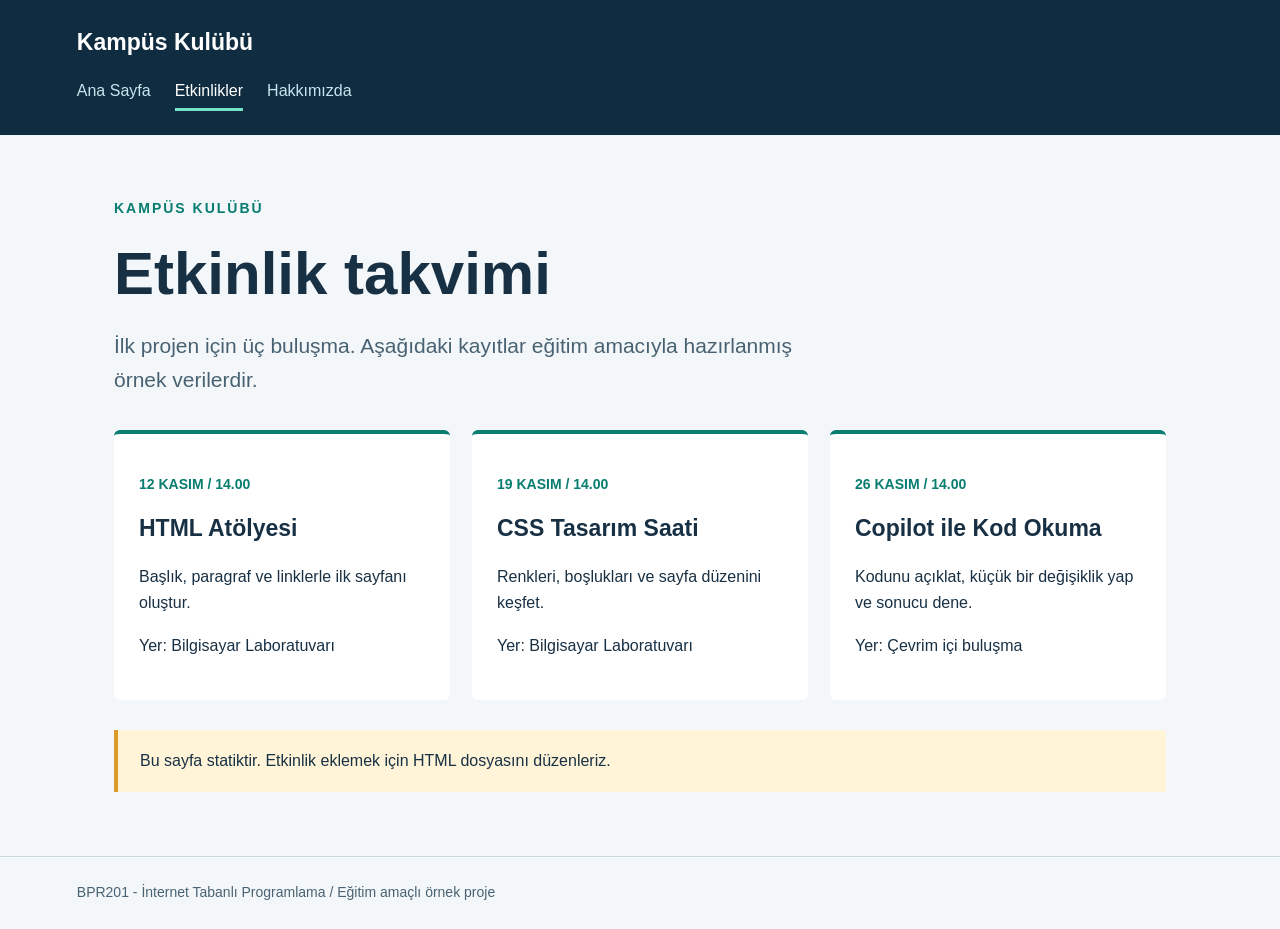
==== etkinlikler.html @ 47ec19e0 "Add files via upload" ====
<!doctype html>
<html lang="tr">
<head>
  <meta charset="UTF-8">
  <meta name="viewport" content="width=device-width, initial-scale=1.0">
  <title>Etkinlikler | Kampüs Kulübü</title>
  <link rel="stylesheet" href="style.css">
</head>
<body>
<header><div class="brand">Kampüs Kulübü</div><nav aria-label="Ana menü"><a href="index.html">Ana Sayfa</a>
<a href="etkinlikler.html" aria-current="page">Etkinlikler</a>
<a href="hakkimizda.html">Hakkımızda</a></nav></header>
<main><p class="eyebrow">KAMPÜS KULÜBÜ</p><h1>Etkinlik takvimi</h1>
<p class="intro">İlk projen için üç buluşma. Aşağıdaki kayıtlar eğitim amacıyla hazırlanmış örnek verilerdir.</p>
<section class="grid" aria-label="Örnek etkinlikler">
<article><p class="meta">12 KASIM / 14.00</p><h2>HTML Atölyesi</h2><p>Başlık, paragraf ve linklerle ilk sayfanı oluştur.</p><p>Yer: Bilgisayar Laboratuvarı</p></article>
<article><p class="meta">19 KASIM / 14.00</p><h2>CSS Tasarım Saati</h2><p>Renkleri, boşlukları ve sayfa düzenini keşfet.</p><p>Yer: Bilgisayar Laboratuvarı</p></article>
<article><p class="meta">26 KASIM / 14.00</p><h2>Copilot ile Kod Okuma</h2><p>Kodunu açıklat, küçük bir değişiklik yap ve sonucu dene.</p><p>Yer: Çevrim içi buluşma</p></article>
</section><p class="note">Bu sayfa statiktir. Etkinlik eklemek için HTML dosyasını düzenleriz.</p></main>
<footer>BPR201 - İnternet Tabanlı Programlama / Eğitim amaçlı örnek proje</footer>
</body>
</html>
---- style.css ----
/* Ortak görünüm: Üç HTML dosyası bu dosyayı kullanır. */
* { box-sizing: border-box; }
body { margin: 0; font-family: Arial, sans-serif; color: #183044; background: #f3f7fa; line-height: 1.65; }
header { background: #102c40; color: white; padding: 24px max(6vw, 20px); }
.brand { font-weight: bold; font-size: 23px; }
nav { display: flex; flex-wrap: wrap; gap: 24px; margin-top: 12px; }
nav a { color: #c5e6ee; text-decoration: none; padding: 4px 0; }
nav a[aria-current="page"] { color: white; border-bottom: 3px solid #72e1c5; }
a { color: #086767; }
a:focus-visible { outline: 3px solid #e1a82b; outline-offset: 5px; }
main { max-width: 1100px; margin: 0 auto; padding: 48px 24px; min-height: 65vh; }
.eyebrow { color: #087d70; font-weight: bold; letter-spacing: 2px; font-size: 14px; }
h1 { font-size: clamp(34px, 5vw, 60px); line-height: 1.12; max-width: 850px; margin: 20px 0; }
.intro { font-size: 21px; max-width: 730px; color: #496272; }
.button { display: inline-block; margin: 16px 0 32px; padding: 13px 24px; background: #087d70; color: white; border-radius: 6px; text-decoration: none; font-weight: bold; }
.grid { display: grid; grid-template-columns: repeat(3, 1fr); gap: 22px; margin-top: 32px; }
article { background: white; border-top: 4px solid #087d70; padding: 25px; border-radius: 6px; }
article h2 { margin: 10px 0; font-size: 23px; }
.meta { font-size: 14px; color: #087d70; font-weight: bold; }
.note { padding: 18px 22px; border-left: 4px solid #db9d27; background: #fff4d8; margin-top: 30px; }
footer { border-top: 1px solid #cad8e0; padding: 24px 6vw; color: #496272; font-size: 14px; }
@media (max-width: 700px) { .grid { grid-template-columns: 1fr; } main { padding-top: 28px; } }
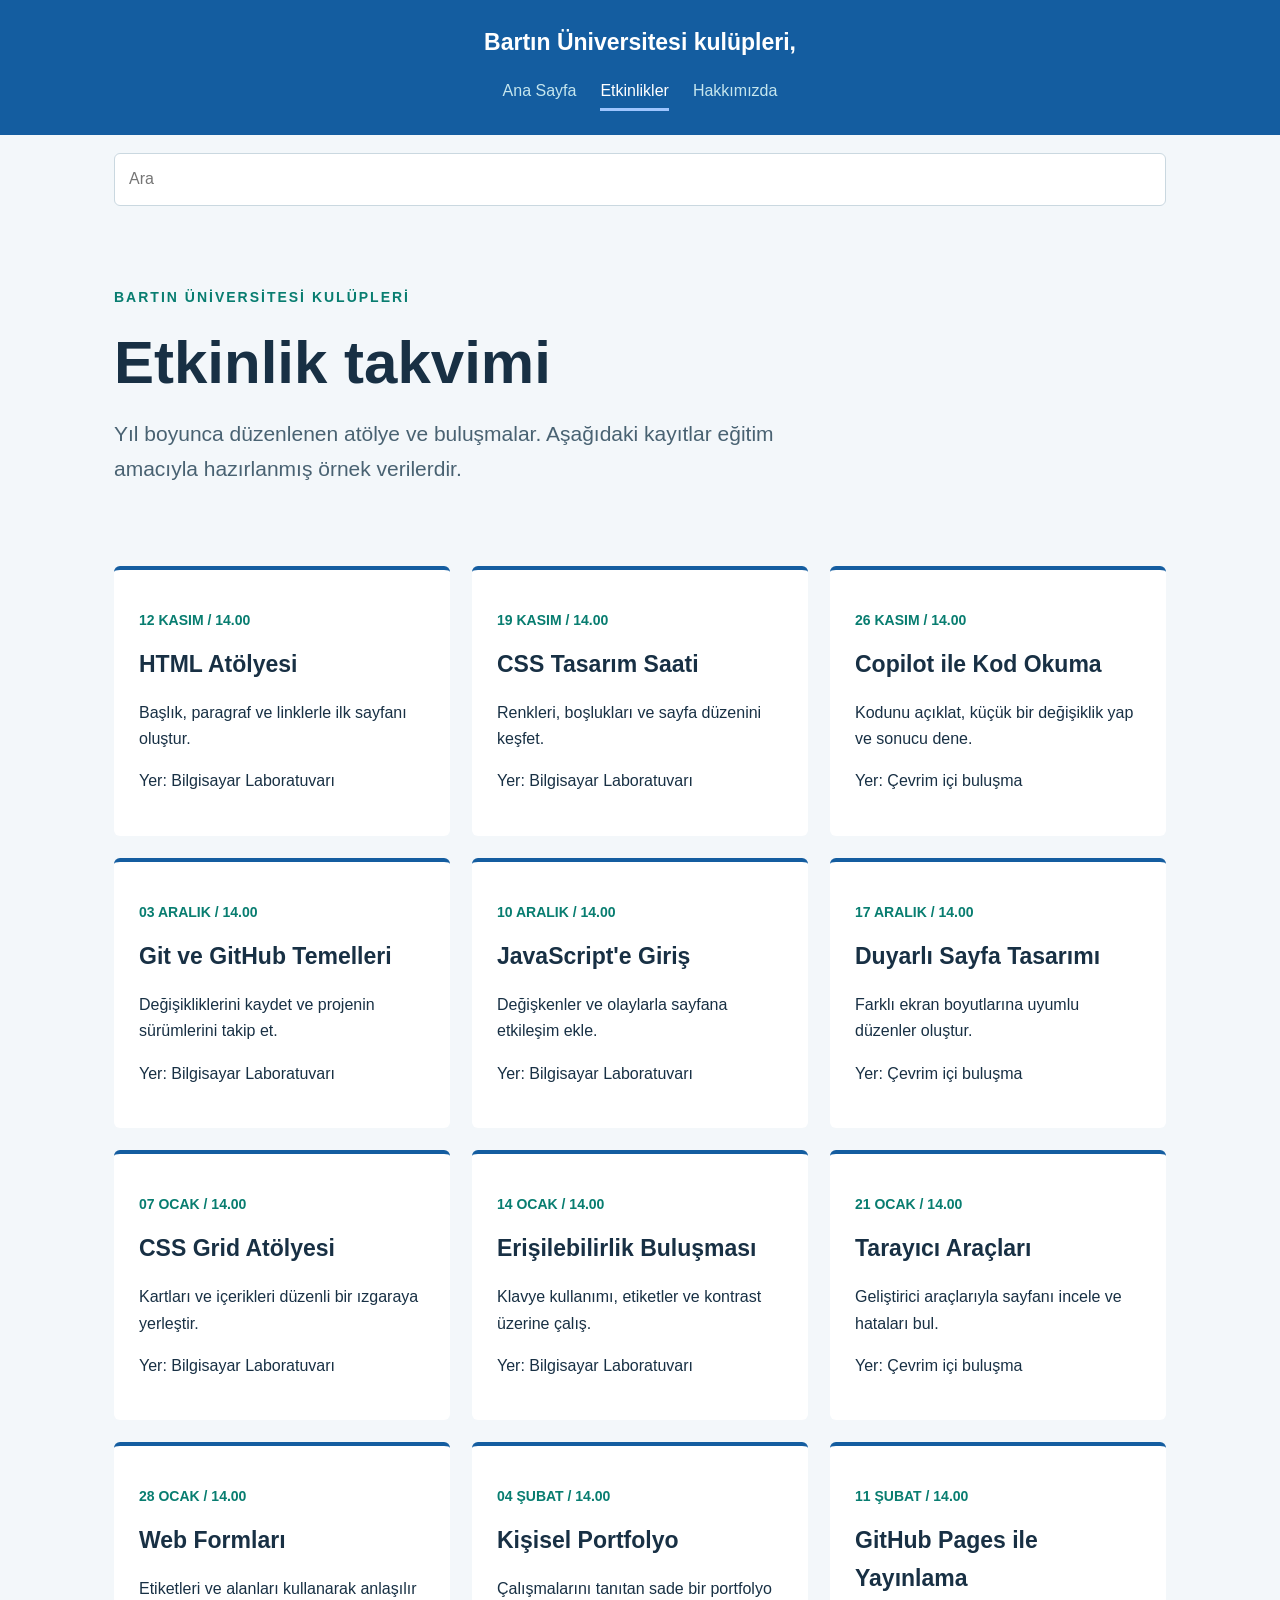
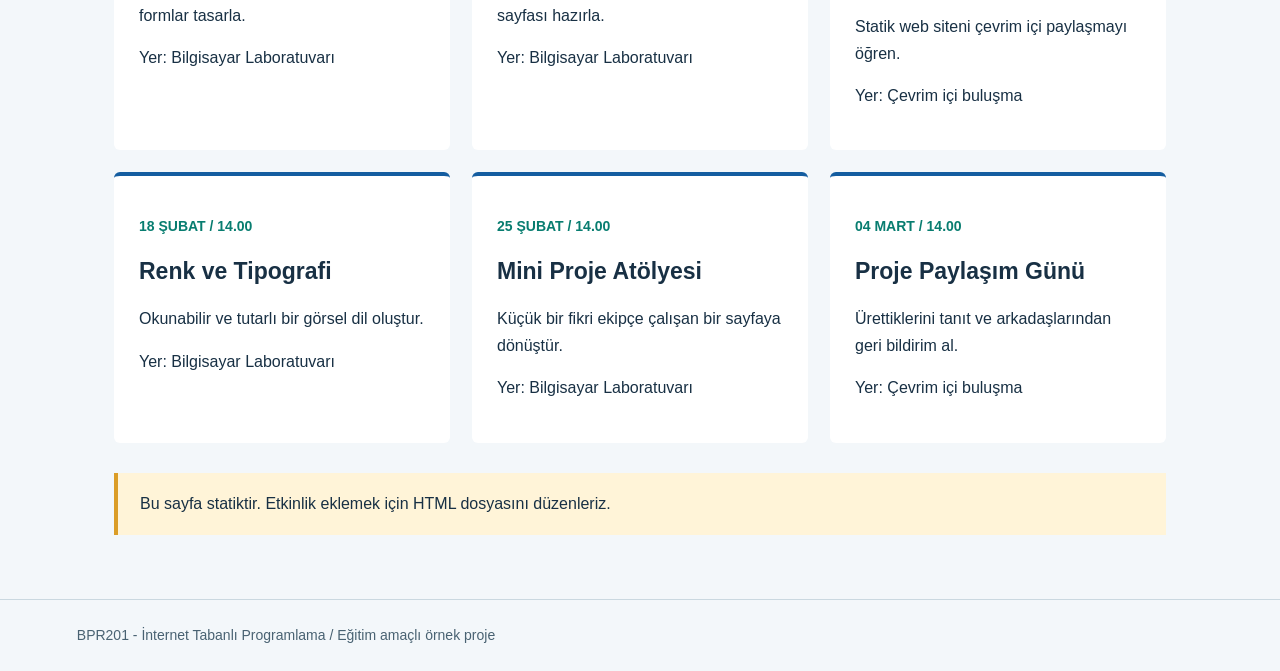
==== commit 4b23b9e5: "Site markasını güncelle ve etkinlikleri genişlet" ====
--- a/etkinlikler.html
+++ b/etkinlikler.html
@@ -3,20 +3,54 @@
 <head>
   <meta charset="UTF-8">
   <meta name="viewport" content="width=device-width, initial-scale=1.0">
-  <title>Etkinlikler | Kampüs Kulübü</title>
+  <title>Etkinlikler | Bartın Üniversitesi Kulüpleri</title>
   <link rel="stylesheet" href="style.css">
 </head>
 <body>
-<header><div class="brand">Kampüs Kulübü</div><nav aria-label="Ana menü"><a href="index.html">Ana Sayfa</a>
+<header><div class="brand">Bartın Üniversitesi kulüpleri,</div><nav aria-label="Ana menü"><a href="index.html">Ana Sayfa</a>
 <a href="etkinlikler.html" aria-current="page">Etkinlikler</a>
 <a href="hakkimizda.html">Hakkımızda</a></nav></header>
-<main><p class="eyebrow">KAMPÜS KULÜBÜ</p><h1>Etkinlik takvimi</h1>
-<p class="intro">İlk projen için üç buluşma. Aşağıdaki kayıtlar eğitim amacıyla hazırlanmış örnek verilerdir.</p>
+<section class="site-search" role="search" aria-label="Etkinlik araması">
+  <input id="event-search" type="search" aria-label="Ara" placeholder="Ara">
+</section>
+<main><p class="eyebrow">BARTIN ÜNİVERSİTESİ KULÜPLERİ</p><h1>Etkinlik takvimi</h1>
+<p class="intro">Yıl boyunca düzenlenen atölye ve buluşmalar. Aşağıdaki kayıtlar eğitim amacıyla hazırlanmış örnek verilerdir.</p>
+<p class="search-status" id="search-status" role="status" aria-live="polite"></p>
 <section class="grid" aria-label="Örnek etkinlikler">
 <article><p class="meta">12 KASIM / 14.00</p><h2>HTML Atölyesi</h2><p>Başlık, paragraf ve linklerle ilk sayfanı oluştur.</p><p>Yer: Bilgisayar Laboratuvarı</p></article>
 <article><p class="meta">19 KASIM / 14.00</p><h2>CSS Tasarım Saati</h2><p>Renkleri, boşlukları ve sayfa düzenini keşfet.</p><p>Yer: Bilgisayar Laboratuvarı</p></article>
 <article><p class="meta">26 KASIM / 14.00</p><h2>Copilot ile Kod Okuma</h2><p>Kodunu açıklat, küçük bir değişiklik yap ve sonucu dene.</p><p>Yer: Çevrim içi buluşma</p></article>
+<article><p class="meta">03 ARALIK / 14.00</p><h2>Git ve GitHub Temelleri</h2><p>Değişikliklerini kaydet ve projenin sürümlerini takip et.</p><p>Yer: Bilgisayar Laboratuvarı</p></article>
+<article><p class="meta">10 ARALIK / 14.00</p><h2>JavaScript'e Giriş</h2><p>Değişkenler ve olaylarla sayfana etkileşim ekle.</p><p>Yer: Bilgisayar Laboratuvarı</p></article>
+<article><p class="meta">17 ARALIK / 14.00</p><h2>Duyarlı Sayfa Tasarımı</h2><p>Farklı ekran boyutlarına uyumlu düzenler oluştur.</p><p>Yer: Çevrim içi buluşma</p></article>
+<article><p class="meta">07 OCAK / 14.00</p><h2>CSS Grid Atölyesi</h2><p>Kartları ve içerikleri düzenli bir ızgaraya yerleştir.</p><p>Yer: Bilgisayar Laboratuvarı</p></article>
+<article><p class="meta">14 OCAK / 14.00</p><h2>Erişilebilirlik Buluşması</h2><p>Klavye kullanımı, etiketler ve kontrast üzerine çalış.</p><p>Yer: Bilgisayar Laboratuvarı</p></article>
+<article><p class="meta">21 OCAK / 14.00</p><h2>Tarayıcı Araçları</h2><p>Geliştirici araçlarıyla sayfanı incele ve hataları bul.</p><p>Yer: Çevrim içi buluşma</p></article>
+<article><p class="meta">28 OCAK / 14.00</p><h2>Web Formları</h2><p>Etiketleri ve alanları kullanarak anlaşılır formlar tasarla.</p><p>Yer: Bilgisayar Laboratuvarı</p></article>
+<article><p class="meta">04 ŞUBAT / 14.00</p><h2>Kişisel Portfolyo</h2><p>Çalışmalarını tanıtan sade bir portfolyo sayfası hazırla.</p><p>Yer: Bilgisayar Laboratuvarı</p></article>
+<article><p class="meta">11 ŞUBAT / 14.00</p><h2>GitHub Pages ile Yayınlama</h2><p>Statik web siteni çevrim içi paylaşmayı öğren.</p><p>Yer: Çevrim içi buluşma</p></article>
+<article><p class="meta">18 ŞUBAT / 14.00</p><h2>Renk ve Tipografi</h2><p>Okunabilir ve tutarlı bir görsel dil oluştur.</p><p>Yer: Bilgisayar Laboratuvarı</p></article>
+<article><p class="meta">25 ŞUBAT / 14.00</p><h2>Mini Proje Atölyesi</h2><p>Küçük bir fikri ekipçe çalışan bir sayfaya dönüştür.</p><p>Yer: Bilgisayar Laboratuvarı</p></article>
+<article><p class="meta">04 MART / 14.00</p><h2>Proje Paylaşım Günü</h2><p>Ürettiklerini tanıt ve arkadaşlarından geri bildirim al.</p><p>Yer: Çevrim içi buluşma</p></article>
 </section><p class="note">Bu sayfa statiktir. Etkinlik eklemek için HTML dosyasını düzenleriz.</p></main>
 <footer>BPR201 - İnternet Tabanlı Programlama / Eğitim amaçlı örnek proje</footer>
+<script>
+const searchInput = document.querySelector('#event-search');
+const searchStatus = document.querySelector('#search-status');
+const eventCards = [...document.querySelectorAll('.grid article')];
+
+searchInput.addEventListener('input', () => {
+  const query = searchInput.value.trim().toLocaleLowerCase('tr-TR');
+  let visibleCount = 0;
+
+  eventCards.forEach((card) => {
+    const matches = card.textContent.toLocaleLowerCase('tr-TR').includes(query);
+    card.hidden = !matches;
+    if (matches) visibleCount += 1;
+  });
+
+  searchStatus.textContent = query ? `${visibleCount} sonuç bulundu.` : '';
+});
+</script>
 </body>
 </html>
--- a/style.css
+++ b/style.css
@@ -1,11 +1,15 @@
 /* Ortak görünüm: Üç HTML dosyası bu dosyayı kullanır. */
 * { box-sizing: border-box; }
 body { margin: 0; font-family: Arial, sans-serif; color: #183044; background: #f3f7fa; line-height: 1.65; }
-header { background: #102c40; color: white; padding: 24px max(6vw, 20px); }
-.brand { font-weight: bold; font-size: 23px; }
-nav { display: flex; flex-wrap: wrap; gap: 24px; margin-top: 12px; }
+header { background: #145da0; color: white; padding: 24px max(6vw, 20px); }
+.brand { text-align: center; font-weight: bold; font-size: 23px; }
+nav { display: flex; flex-wrap: wrap; justify-content: center; gap: 24px; margin-top: 12px; }
 nav a { color: #c5e6ee; text-decoration: none; padding: 4px 0; }
-nav a[aria-current="page"] { color: white; border-bottom: 3px solid #72e1c5; }
+nav a[aria-current="page"] { color: white; border-bottom: 3px solid #9ec5fe; }
+.site-search { width: 100%; max-width: 1100px; margin: 0 auto; padding: 18px 24px; background: #f3f7fa; }
+.site-search label { display: block; margin-bottom: 6px; color: #183044; font-weight: bold; }
+.site-search input { display: block; width: 100%; padding: 12px 14px; border: 1px solid #cad8e0; border-radius: 6px; background: white; color: #183044; font: inherit; }
+.site-search input:focus-visible { outline: 3px solid #145da0; outline-offset: 2px; }
 a { color: #086767; }
 a:focus-visible { outline: 3px solid #e1a82b; outline-offset: 5px; }
 main { max-width: 1100px; margin: 0 auto; padding: 48px 24px; min-height: 65vh; }
@@ -14,7 +18,9 @@
 .intro { font-size: 21px; max-width: 730px; color: #496272; }
 .button { display: inline-block; margin: 16px 0 32px; padding: 13px 24px; background: #087d70; color: white; border-radius: 6px; text-decoration: none; font-weight: bold; }
 .grid { display: grid; grid-template-columns: repeat(3, 1fr); gap: 22px; margin-top: 32px; }
-article { background: white; border-top: 4px solid #087d70; padding: 25px; border-radius: 6px; }
+.search-status { min-height: 1.65em; margin: 8px 0 0; color: #496272; }
+article { background: white; border-top: 4px solid #145da0; padding: 25px; border-radius: 6px; transition: background-color 150ms ease; }
+article:hover { background: #f3f8ff; }
 article h2 { margin: 10px 0; font-size: 23px; }
 .meta { font-size: 14px; color: #087d70; font-weight: bold; }
 .note { padding: 18px 22px; border-left: 4px solid #db9d27; background: #fff4d8; margin-top: 30px; }
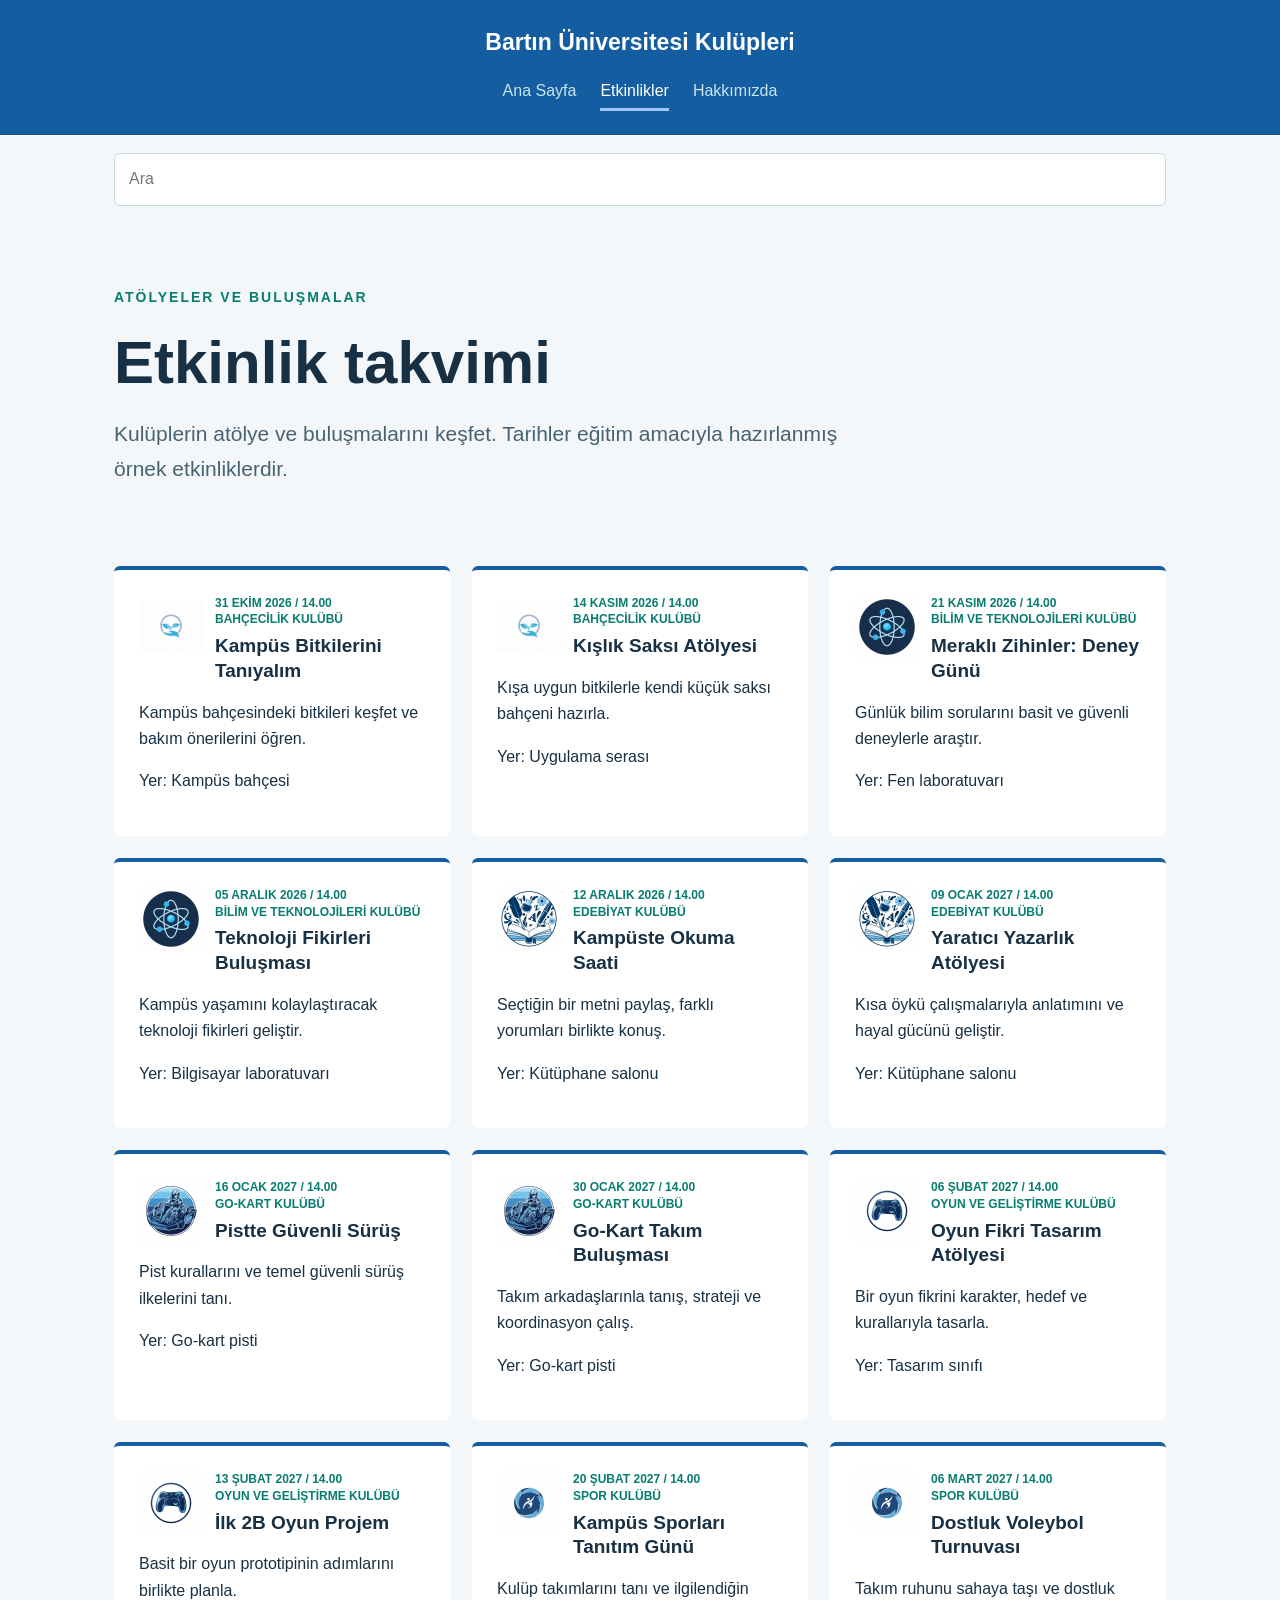
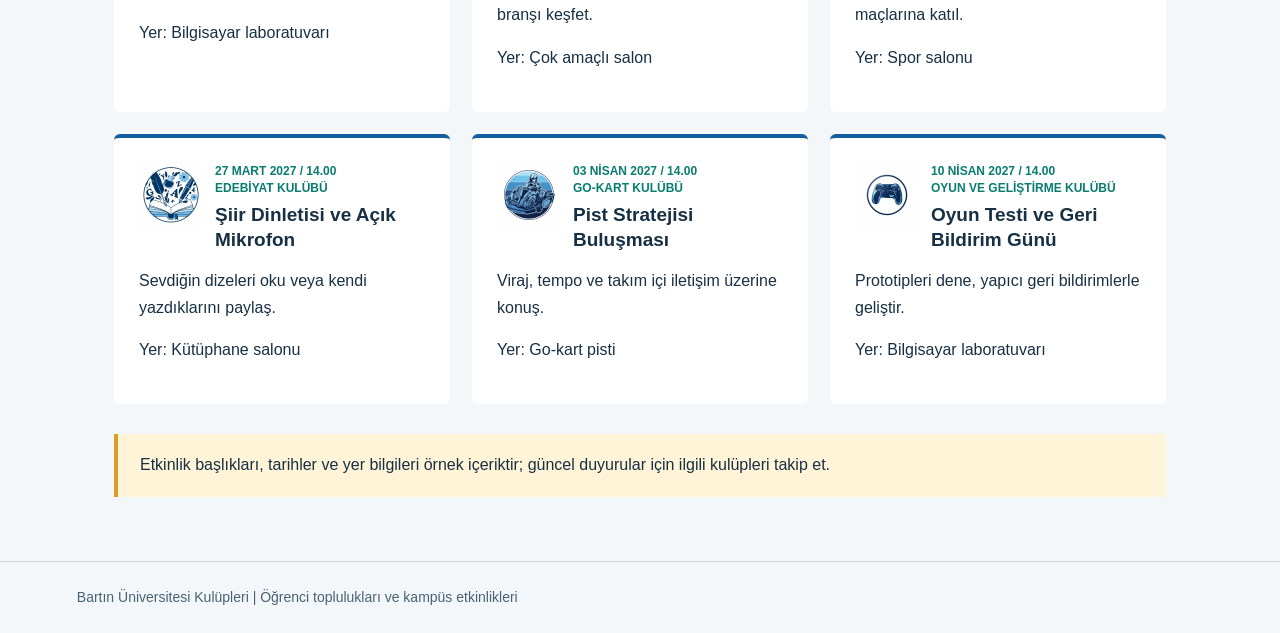
==== commit 912e4937: "Kulüp sitesi içeriklerini ve görsellerini güncelle" ====
--- a/etkinlikler.html
+++ b/etkinlikler.html
@@ -5,52 +5,36 @@
   <meta name="viewport" content="width=device-width, initial-scale=1.0">
   <title>Etkinlikler | Bartın Üniversitesi Kulüpleri</title>
   <link rel="stylesheet" href="style.css">
+  <script src="script.js" defer></script>
 </head>
 <body>
-<header><div class="brand">Bartın Üniversitesi kulüpleri,</div><nav aria-label="Ana menü"><a href="index.html">Ana Sayfa</a>
+<header><div class="brand">Bartın Üniversitesi Kulüpleri</div><nav aria-label="Ana menü"><a href="index.html">Ana Sayfa</a>
 <a href="etkinlikler.html" aria-current="page">Etkinlikler</a>
 <a href="hakkimizda.html">Hakkımızda</a></nav></header>
 <section class="site-search" role="search" aria-label="Etkinlik araması">
   <input id="event-search" type="search" aria-label="Ara" placeholder="Ara">
 </section>
-<main><p class="eyebrow">BARTIN ÜNİVERSİTESİ KULÜPLERİ</p><h1>Etkinlik takvimi</h1>
-<p class="intro">Yıl boyunca düzenlenen atölye ve buluşmalar. Aşağıdaki kayıtlar eğitim amacıyla hazırlanmış örnek verilerdir.</p>
+<main><p class="eyebrow">ATÖLYELER VE BULUŞMALAR</p><h1>Etkinlik takvimi</h1>
+<p class="intro">Kulüplerin atölye ve buluşmalarını keşfet. Tarihler eğitim amacıyla hazırlanmış örnek etkinliklerdir.</p>
 <p class="search-status" id="search-status" role="status" aria-live="polite"></p>
 <section class="grid" aria-label="Örnek etkinlikler">
-<article><p class="meta">12 KASIM / 14.00</p><h2>HTML Atölyesi</h2><p>Başlık, paragraf ve linklerle ilk sayfanı oluştur.</p><p>Yer: Bilgisayar Laboratuvarı</p></article>
-<article><p class="meta">19 KASIM / 14.00</p><h2>CSS Tasarım Saati</h2><p>Renkleri, boşlukları ve sayfa düzenini keşfet.</p><p>Yer: Bilgisayar Laboratuvarı</p></article>
-<article><p class="meta">26 KASIM / 14.00</p><h2>Copilot ile Kod Okuma</h2><p>Kodunu açıklat, küçük bir değişiklik yap ve sonucu dene.</p><p>Yer: Çevrim içi buluşma</p></article>
-<article><p class="meta">03 ARALIK / 14.00</p><h2>Git ve GitHub Temelleri</h2><p>Değişikliklerini kaydet ve projenin sürümlerini takip et.</p><p>Yer: Bilgisayar Laboratuvarı</p></article>
-<article><p class="meta">10 ARALIK / 14.00</p><h2>JavaScript'e Giriş</h2><p>Değişkenler ve olaylarla sayfana etkileşim ekle.</p><p>Yer: Bilgisayar Laboratuvarı</p></article>
-<article><p class="meta">17 ARALIK / 14.00</p><h2>Duyarlı Sayfa Tasarımı</h2><p>Farklı ekran boyutlarına uyumlu düzenler oluştur.</p><p>Yer: Çevrim içi buluşma</p></article>
-<article><p class="meta">07 OCAK / 14.00</p><h2>CSS Grid Atölyesi</h2><p>Kartları ve içerikleri düzenli bir ızgaraya yerleştir.</p><p>Yer: Bilgisayar Laboratuvarı</p></article>
-<article><p class="meta">14 OCAK / 14.00</p><h2>Erişilebilirlik Buluşması</h2><p>Klavye kullanımı, etiketler ve kontrast üzerine çalış.</p><p>Yer: Bilgisayar Laboratuvarı</p></article>
-<article><p class="meta">21 OCAK / 14.00</p><h2>Tarayıcı Araçları</h2><p>Geliştirici araçlarıyla sayfanı incele ve hataları bul.</p><p>Yer: Çevrim içi buluşma</p></article>
-<article><p class="meta">28 OCAK / 14.00</p><h2>Web Formları</h2><p>Etiketleri ve alanları kullanarak anlaşılır formlar tasarla.</p><p>Yer: Bilgisayar Laboratuvarı</p></article>
-<article><p class="meta">04 ŞUBAT / 14.00</p><h2>Kişisel Portfolyo</h2><p>Çalışmalarını tanıtan sade bir portfolyo sayfası hazırla.</p><p>Yer: Bilgisayar Laboratuvarı</p></article>
-<article><p class="meta">11 ŞUBAT / 14.00</p><h2>GitHub Pages ile Yayınlama</h2><p>Statik web siteni çevrim içi paylaşmayı öğren.</p><p>Yer: Çevrim içi buluşma</p></article>
-<article><p class="meta">18 ŞUBAT / 14.00</p><h2>Renk ve Tipografi</h2><p>Okunabilir ve tutarlı bir görsel dil oluştur.</p><p>Yer: Bilgisayar Laboratuvarı</p></article>
-<article><p class="meta">25 ŞUBAT / 14.00</p><h2>Mini Proje Atölyesi</h2><p>Küçük bir fikri ekipçe çalışan bir sayfaya dönüştür.</p><p>Yer: Bilgisayar Laboratuvarı</p></article>
-<article><p class="meta">04 MART / 14.00</p><h2>Proje Paylaşım Günü</h2><p>Ürettiklerini tanıt ve arkadaşlarından geri bildirim al.</p><p>Yer: Çevrim içi buluşma</p></article>
-</section><p class="note">Bu sayfa statiktir. Etkinlik eklemek için HTML dosyasını düzenleriz.</p></main>
-<footer>BPR201 - İnternet Tabanlı Programlama / Eğitim amaçlı örnek proje</footer>
-<script>
-const searchInput = document.querySelector('#event-search');
-const searchStatus = document.querySelector('#search-status');
-const eventCards = [...document.querySelectorAll('.grid article')];
-
-searchInput.addEventListener('input', () => {
-  const query = searchInput.value.trim().toLocaleLowerCase('tr-TR');
-  let visibleCount = 0;
-
-  eventCards.forEach((card) => {
-    const matches = card.textContent.toLocaleLowerCase('tr-TR').includes(query);
-    card.hidden = !matches;
-    if (matches) visibleCount += 1;
-  });
-
-  searchStatus.textContent = query ? `${visibleCount} sonuç bulundu.` : '';
-});
-</script>
+<article><div class="event-heading"><img class="event-logo" src="Image/Bahcecilik_Kulubu.jpg" alt="" loading="lazy"><div><p class="meta">31 EKİM 2026 / 14.00<br>BAHÇECİLİK KULÜBÜ</p><h2>Kampüs Bitkilerini Tanıyalım</h2></div></div><p>Kampüs bahçesindeki bitkileri keşfet ve bakım önerilerini öğren.</p><p>Yer: Kampüs bahçesi</p></article>
+<article><div class="event-heading"><img class="event-logo" src="Image/Bahcecilik_Kulubu.jpg" alt="" loading="lazy"><div><p class="meta">14 KASIM 2026 / 14.00<br>BAHÇECİLİK KULÜBÜ</p><h2>Kışlık Saksı Atölyesi</h2></div></div><p>Kışa uygun bitkilerle kendi küçük saksı bahçeni hazırla.</p><p>Yer: Uygulama serası</p></article>
+<article><div class="event-heading"><img class="event-logo" src="Image/Bilim_ve_Teknolojileri_Kulubu.jpg" alt="" loading="lazy"><div><p class="meta">21 KASIM 2026 / 14.00<br>BİLİM VE TEKNOLOJİLERİ KULÜBÜ</p><h2>Meraklı Zihinler: Deney Günü</h2></div></div><p>Günlük bilim sorularını basit ve güvenli deneylerle araştır.</p><p>Yer: Fen laboratuvarı</p></article>
+<article><div class="event-heading"><img class="event-logo" src="Image/Bilim_ve_Teknolojileri_Kulubu.jpg" alt="" loading="lazy"><div><p class="meta">05 ARALIK 2026 / 14.00<br>BİLİM VE TEKNOLOJİLERİ KULÜBÜ</p><h2>Teknoloji Fikirleri Buluşması</h2></div></div><p>Kampüs yaşamını kolaylaştıracak teknoloji fikirleri geliştir.</p><p>Yer: Bilgisayar laboratuvarı</p></article>
+<article><div class="event-heading"><img class="event-logo club-logo-blend" src="Image/Edebiyat_Kulubu.jpg" alt="" loading="lazy"><div><p class="meta">12 ARALIK 2026 / 14.00<br>EDEBİYAT KULÜBÜ</p><h2>Kampüste Okuma Saati</h2></div></div><p>Seçtiğin bir metni paylaş, farklı yorumları birlikte konuş.</p><p>Yer: Kütüphane salonu</p></article>
+<article><div class="event-heading"><img class="event-logo club-logo-blend" src="Image/Edebiyat_Kulubu.jpg" alt="" loading="lazy"><div><p class="meta">09 OCAK 2027 / 14.00<br>EDEBİYAT KULÜBÜ</p><h2>Yaratıcı Yazarlık Atölyesi</h2></div></div><p>Kısa öykü çalışmalarıyla anlatımını ve hayal gücünü geliştir.</p><p>Yer: Kütüphane salonu</p></article>
+<article><div class="event-heading"><img class="event-logo" src="Image/Go_Kart_Kulubu.jpg" alt="" loading="lazy"><div><p class="meta">16 OCAK 2027 / 14.00<br>GO-KART KULÜBÜ</p><h2>Pistte Güvenli Sürüş</h2></div></div><p>Pist kurallarını ve temel güvenli sürüş ilkelerini tanı.</p><p>Yer: Go-kart pisti</p></article>
+<article><div class="event-heading"><img class="event-logo" src="Image/Go_Kart_Kulubu.jpg" alt="" loading="lazy"><div><p class="meta">30 OCAK 2027 / 14.00<br>GO-KART KULÜBÜ</p><h2>Go-Kart Takım Buluşması</h2></div></div><p>Takım arkadaşlarınla tanış, strateji ve koordinasyon çalış.</p><p>Yer: Go-kart pisti</p></article>
+<article><div class="event-heading"><img class="event-logo" src="Image/Oyun_ve_Gelistirme_Kulubu.jpg" alt="" loading="lazy"><div><p class="meta">06 ŞUBAT 2027 / 14.00<br>OYUN VE GELİŞTİRME KULÜBÜ</p><h2>Oyun Fikri Tasarım Atölyesi</h2></div></div><p>Bir oyun fikrini karakter, hedef ve kurallarıyla tasarla.</p><p>Yer: Tasarım sınıfı</p></article>
+<article><div class="event-heading"><img class="event-logo" src="Image/Oyun_ve_Gelistirme_Kulubu.jpg" alt="" loading="lazy"><div><p class="meta">13 ŞUBAT 2027 / 14.00<br>OYUN VE GELİŞTİRME KULÜBÜ</p><h2>İlk 2B Oyun Projem</h2></div></div><p>Basit bir oyun prototipinin adımlarını birlikte planla.</p><p>Yer: Bilgisayar laboratuvarı</p></article>
+<article><div class="event-heading"><img class="event-logo" src="Image/Spor_Kulübü.jpg" alt="" loading="lazy"><div><p class="meta">20 ŞUBAT 2027 / 14.00<br>SPOR KULÜBÜ</p><h2>Kampüs Sporları Tanıtım Günü</h2></div></div><p>Kulüp takımlarını tanı ve ilgilendiğin branşı keşfet.</p><p>Yer: Çok amaçlı salon</p></article>
+<article><div class="event-heading"><img class="event-logo" src="Image/Spor_Kulübü.jpg" alt="" loading="lazy"><div><p class="meta">06 MART 2027 / 14.00<br>SPOR KULÜBÜ</p><h2>Dostluk Voleybol Turnuvası</h2></div></div><p>Takım ruhunu sahaya taşı ve dostluk maçlarına katıl.</p><p>Yer: Spor salonu</p></article>
+<article><div class="event-heading"><img class="event-logo club-logo-blend" src="Image/Edebiyat_Kulubu.jpg" alt="" loading="lazy"><div><p class="meta">27 MART 2027 / 14.00<br>EDEBİYAT KULÜBÜ</p><h2>Şiir Dinletisi ve Açık Mikrofon</h2></div></div><p>Sevdiğin dizeleri oku veya kendi yazdıklarını paylaş.</p><p>Yer: Kütüphane salonu</p></article>
+<article><div class="event-heading"><img class="event-logo" src="Image/Go_Kart_Kulubu.jpg" alt="" loading="lazy"><div><p class="meta">03 NİSAN 2027 / 14.00<br>GO-KART KULÜBÜ</p><h2>Pist Stratejisi Buluşması</h2></div></div><p>Viraj, tempo ve takım içi iletişim üzerine konuş.</p><p>Yer: Go-kart pisti</p></article>
+<article><div class="event-heading"><img class="event-logo" src="Image/Oyun_ve_Gelistirme_Kulubu.jpg" alt="" loading="lazy"><div><p class="meta">10 NİSAN 2027 / 14.00<br>OYUN VE GELİŞTİRME KULÜBÜ</p><h2>Oyun Testi ve Geri Bildirim Günü</h2></div></div><p>Prototipleri dene, yapıcı geri bildirimlerle geliştir.</p><p>Yer: Bilgisayar laboratuvarı</p></article>
+</section><p class="note">Etkinlik başlıkları, tarihler ve yer bilgileri örnek içeriktir; güncel duyurular için ilgili kulüpleri takip et.</p>
+</main>
+<footer>Bartın Üniversitesi Kulüpleri | Öğrenci toplulukları ve kampüs etkinlikleri</footer>
 </body>
 </html>
--- a/style.css
+++ b/style.css
@@ -21,7 +21,13 @@
 .search-status { min-height: 1.65em; margin: 8px 0 0; color: #496272; }
 article { background: white; border-top: 4px solid #145da0; padding: 25px; border-radius: 6px; transition: background-color 150ms ease; }
 article:hover { background: #f3f8ff; }
+article .club-logo { display: block; width: 100%; height: 150px; margin: 0 0 16px; border-radius: 4px; background: white; object-fit: contain; }
+article .club-logo, .event-logo { mix-blend-mode: multiply; }
 article h2 { margin: 10px 0; font-size: 23px; }
+.event-heading { display: flex; align-items: flex-start; gap: 12px; }
+.event-logo { flex: 0 0 64px; width: 64px; height: 64px; border-radius: 4px; background: white; object-fit: contain; }
+.event-heading .meta { margin: 0; font-size: 12px; line-height: 1.4; }
+.event-heading h2 { margin: 6px 0 0; font-size: 19px; line-height: 1.3; }
 .meta { font-size: 14px; color: #087d70; font-weight: bold; }
 .note { padding: 18px 22px; border-left: 4px solid #db9d27; background: #fff4d8; margin-top: 30px; }
 footer { border-top: 1px solid #cad8e0; padding: 24px 6vw; color: #496272; font-size: 14px; }
